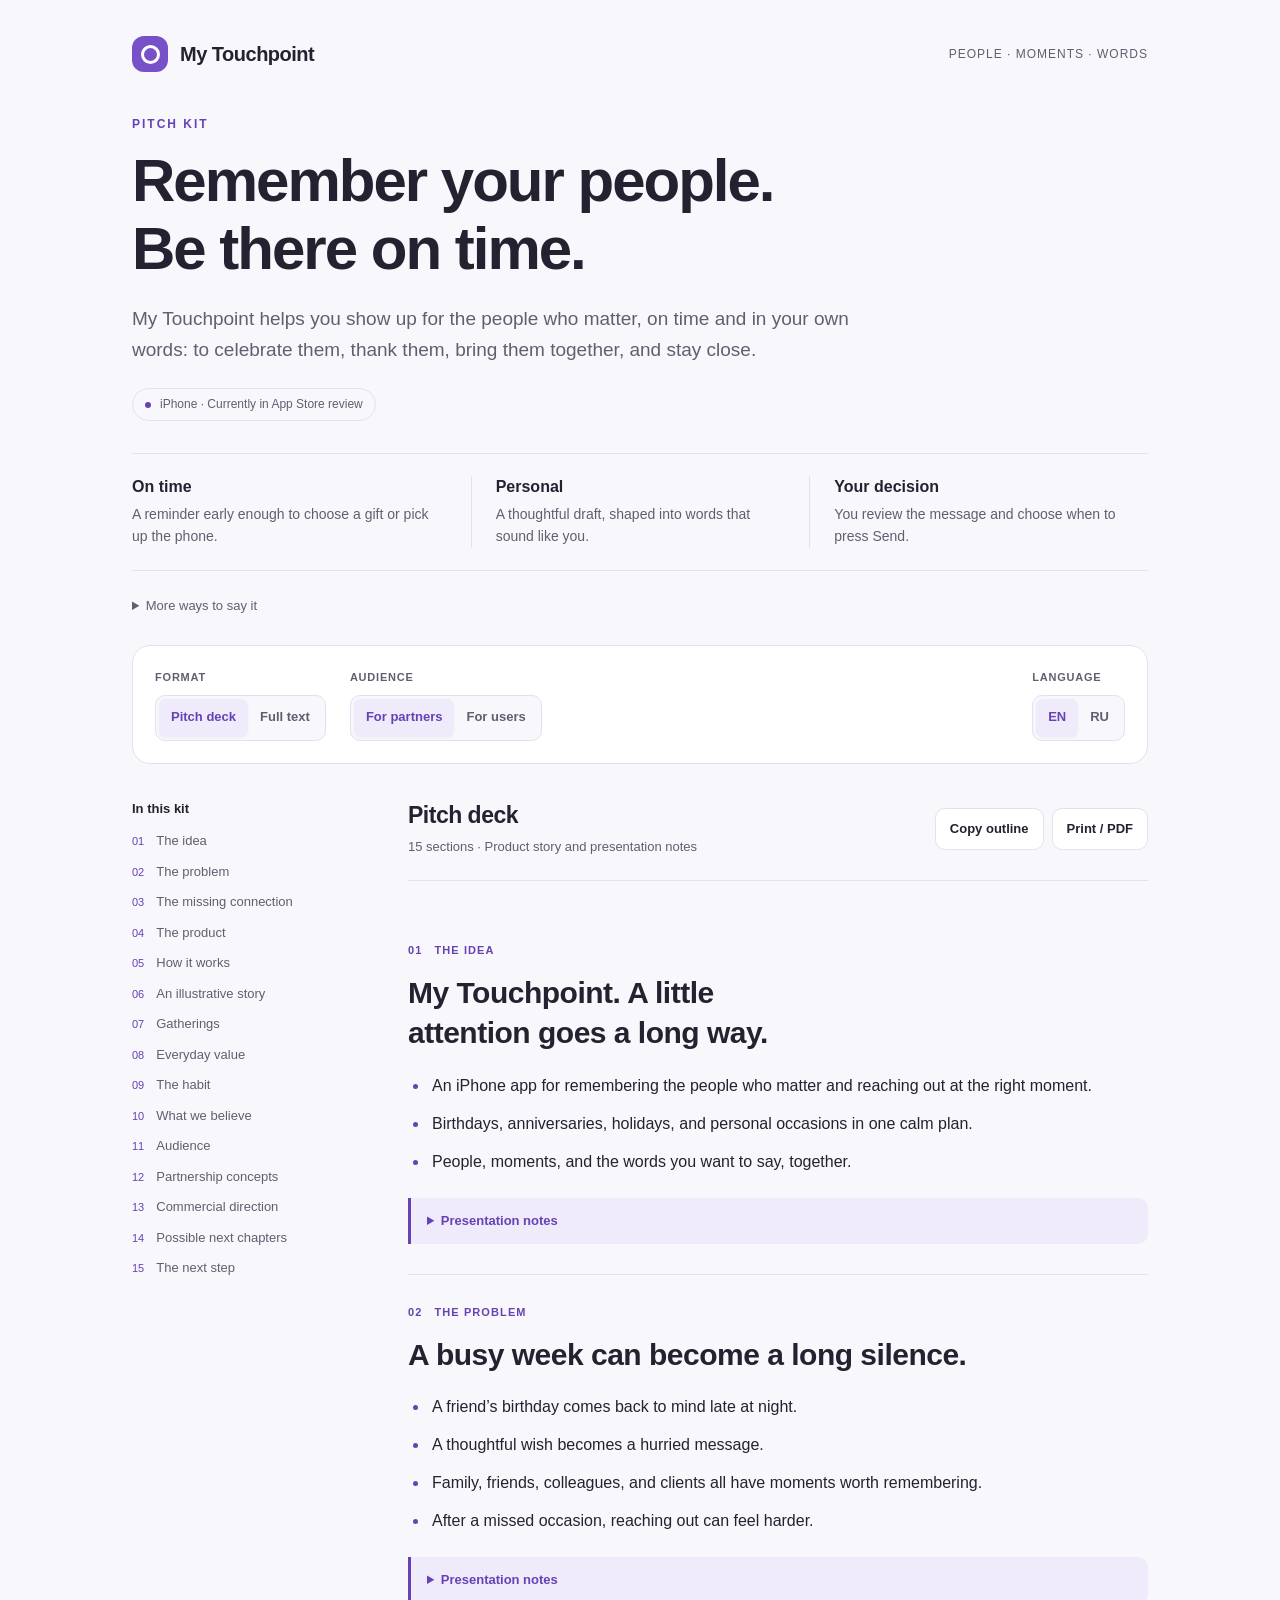
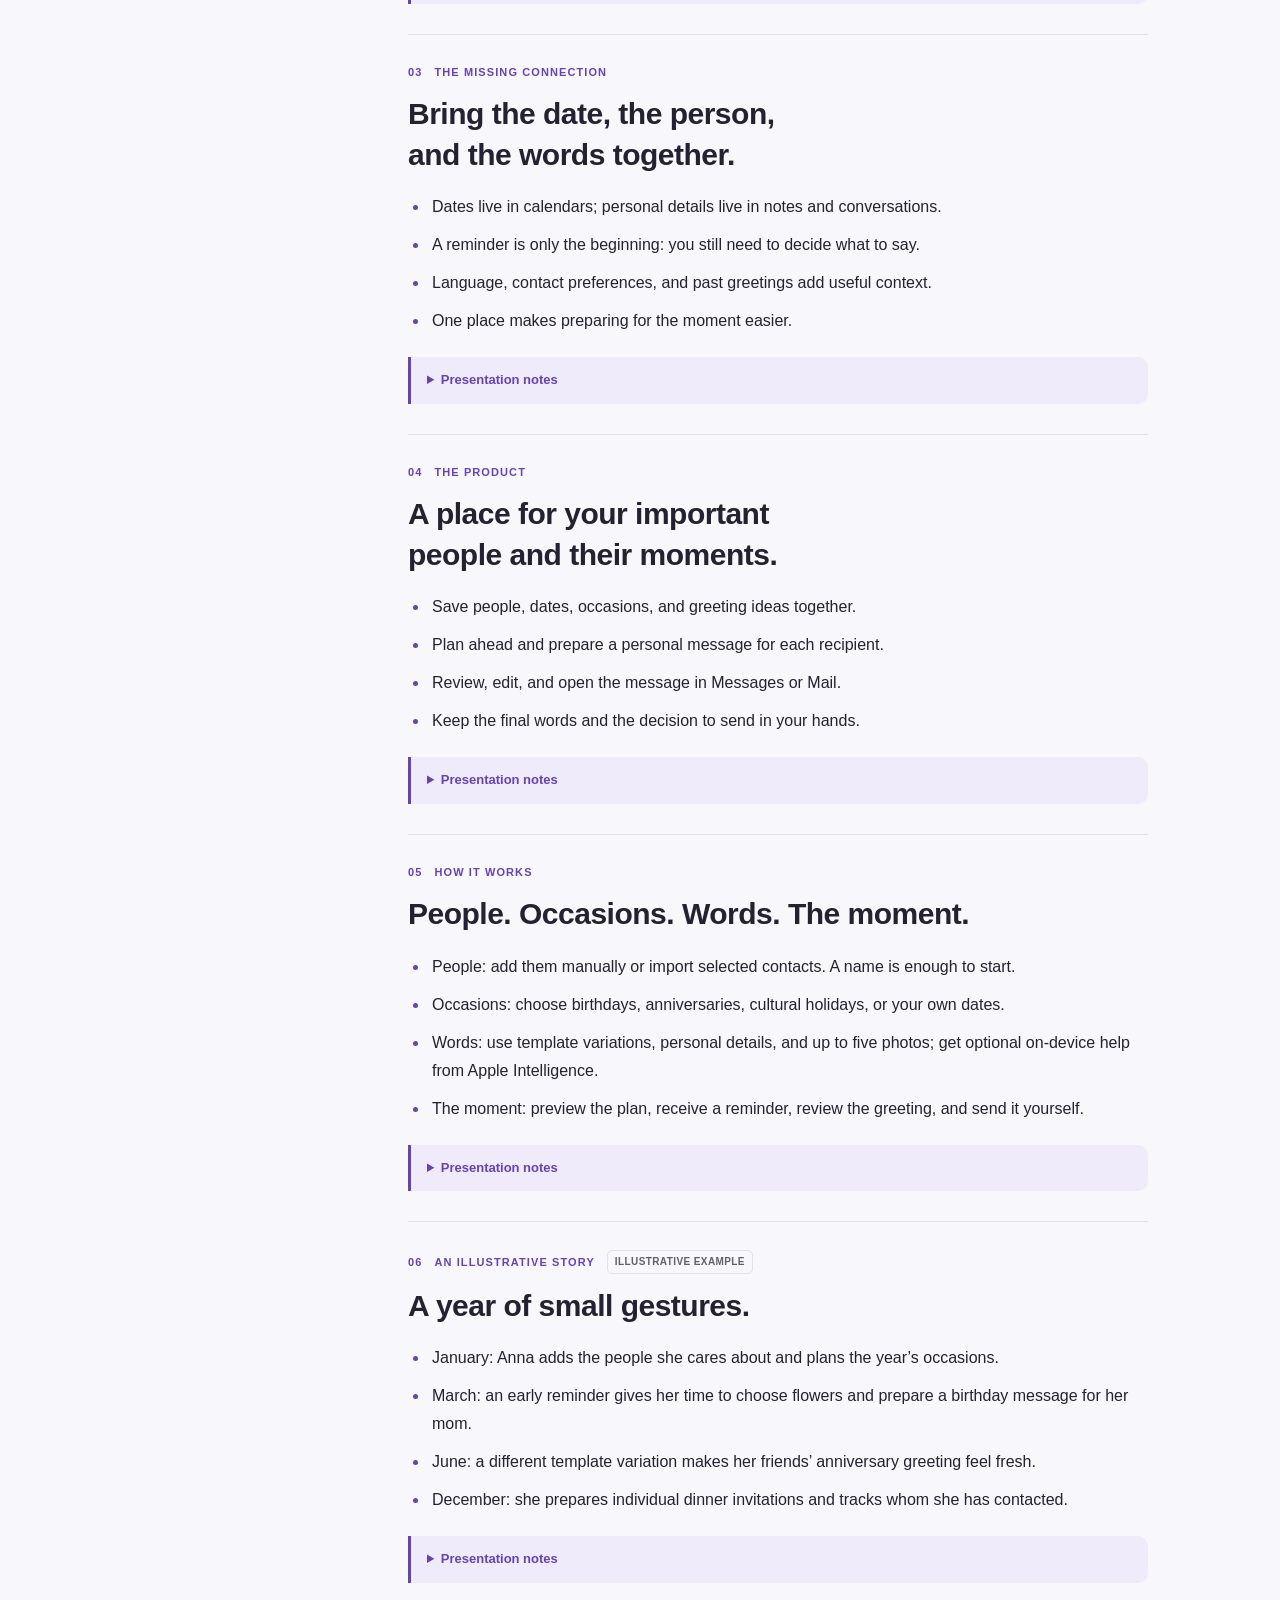
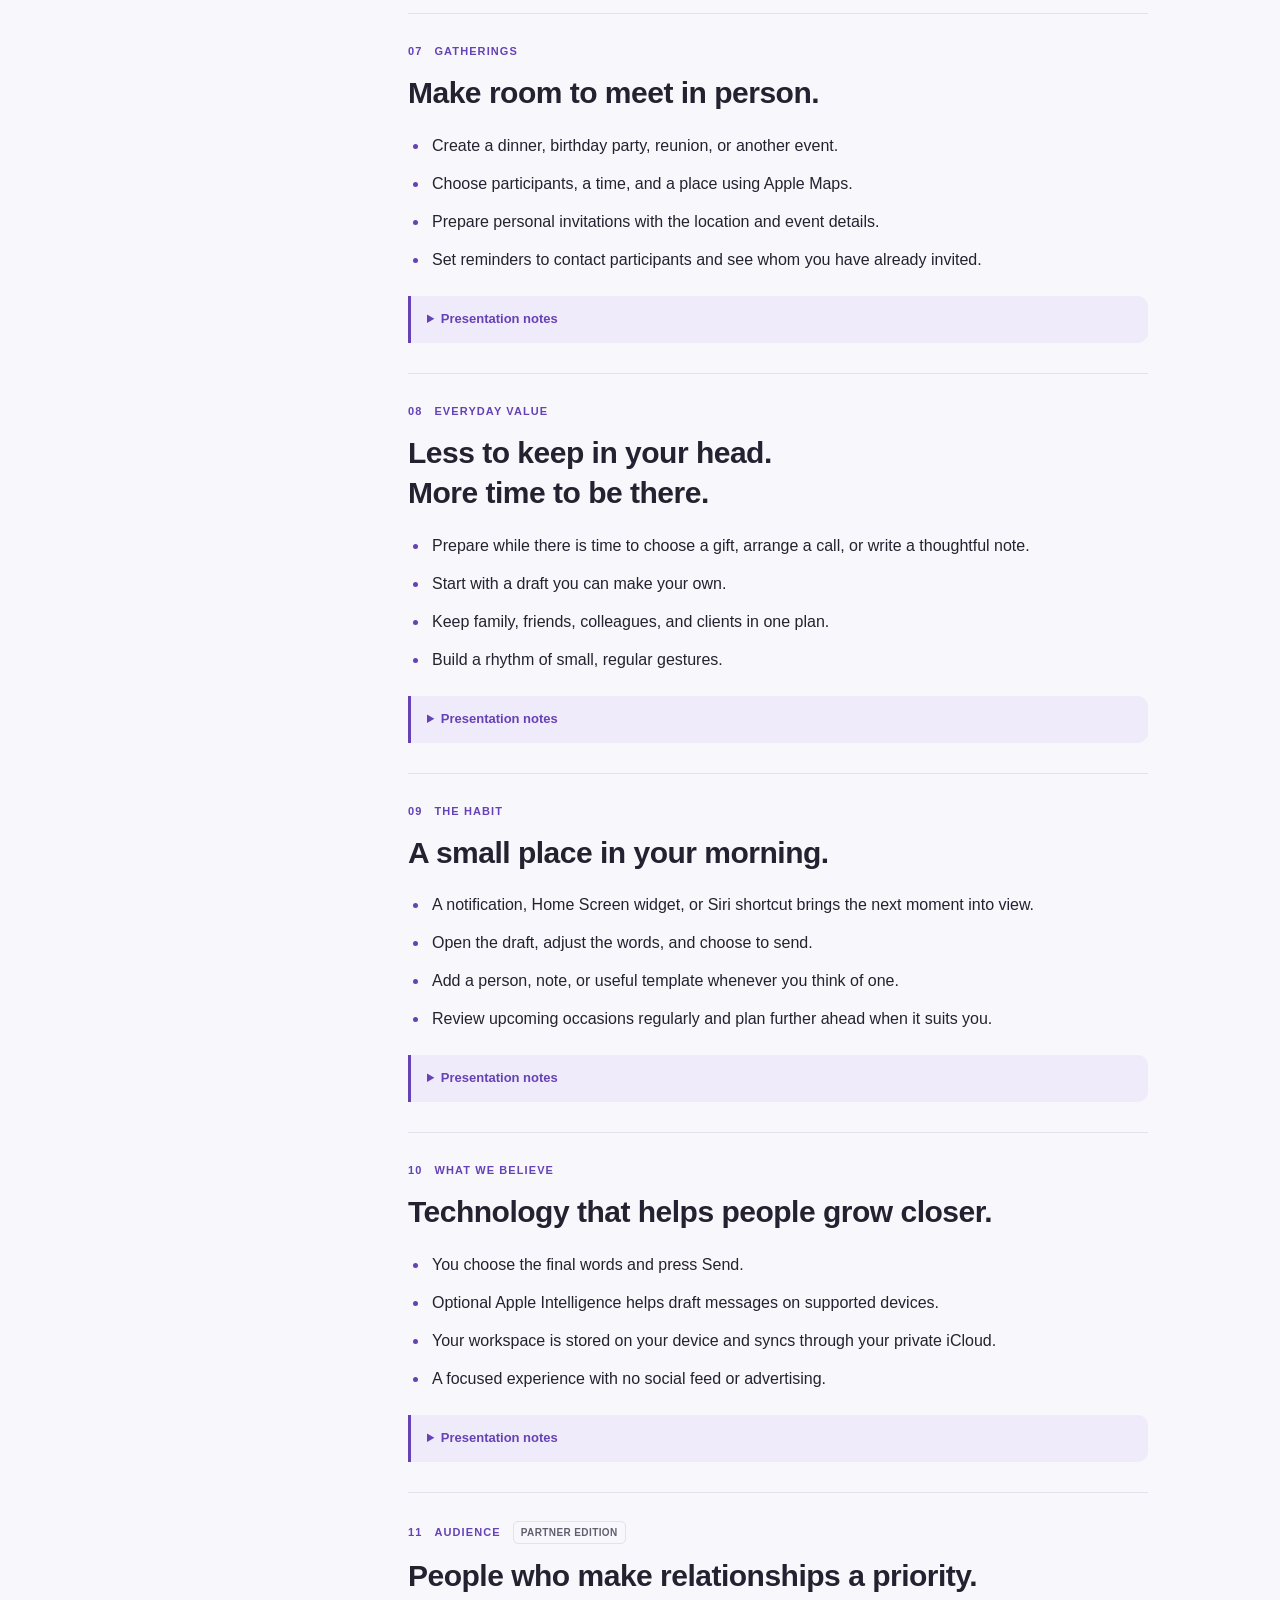
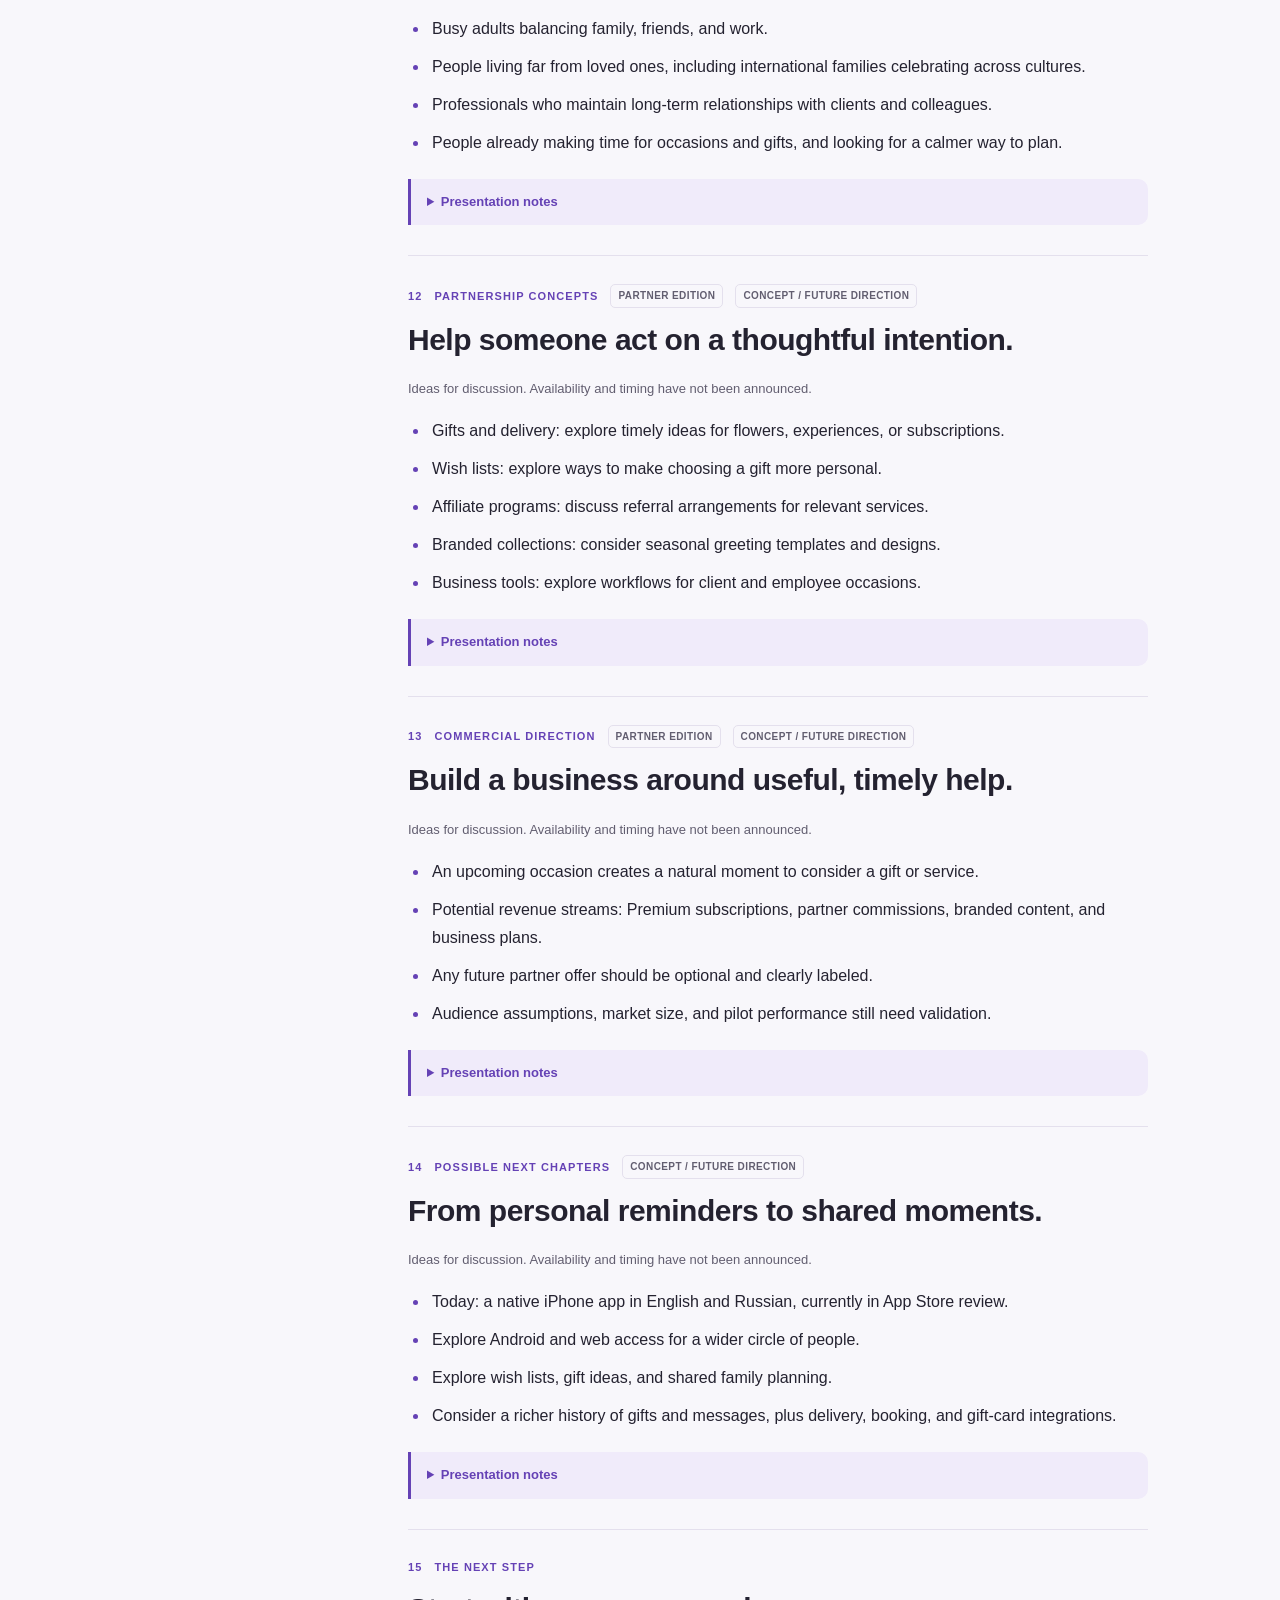
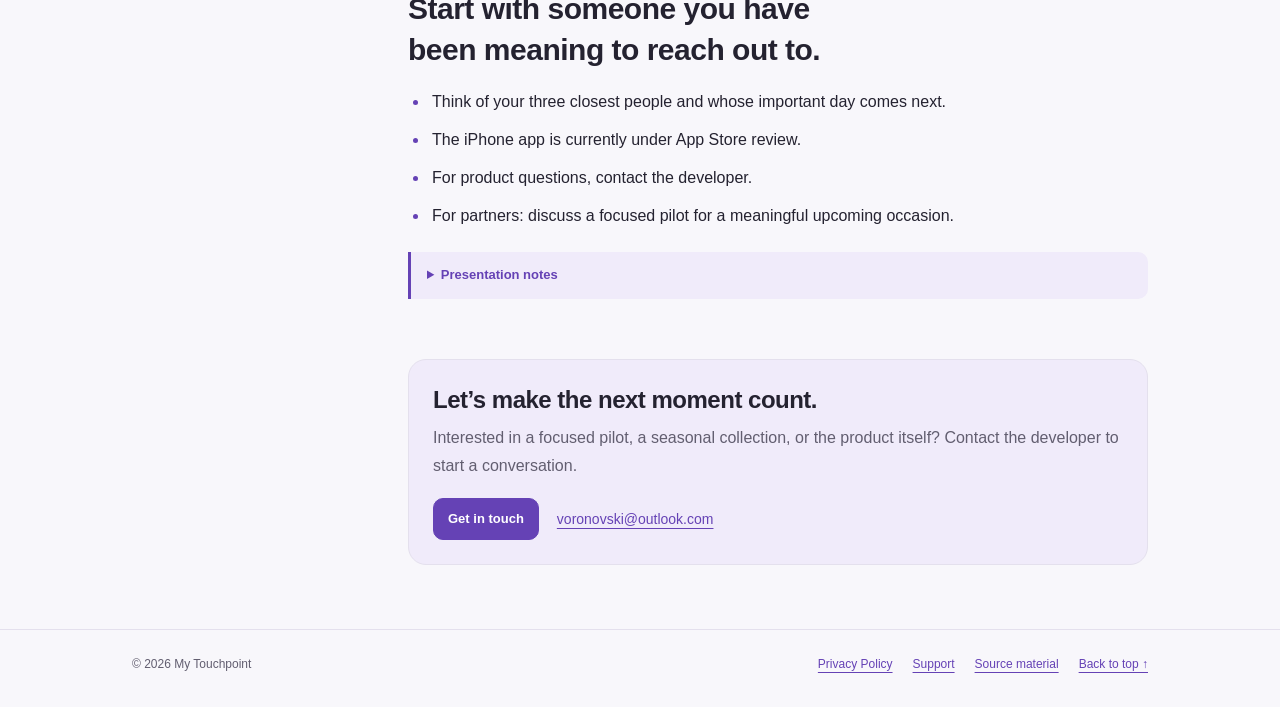
==== pitch-kit/index.html @ 265bc338 "Add pitch kit HTML and JavaScript files for My Touchpoint presentation - Created index.html for the " ====
<!doctype html>
<html lang="en">
<head>
  <meta charset="utf-8">
  <meta name="viewport" content="width=device-width, initial-scale=1">
  <meta name="color-scheme" content="light dark">
  <meta name="referrer" content="no-referrer">
  <meta name="description" content="The My Touchpoint pitch kit: our story, product, people, and ideas for future partnerships. Available in English and Russian.">
  <title>Pitch Kit · My Touchpoint</title>
  <style>
    :root { color-scheme: light dark; --background:#f8f7fb; --surface:#fff; --text:#242230; --muted:#625e70; --accent:#6542b5; --soft:#f0ebfa; --line:#e4e0ed; }
    * { box-sizing:border-box; }
    html { scroll-padding-top:28px; }
    body { margin:0; background:var(--background); color:var(--text); font:16px/1.75 -apple-system,BlinkMacSystemFont,"Segoe UI",sans-serif; -webkit-font-smoothing:antialiased; }
    button,input,textarea { font:inherit; }
    a { color:var(--accent); text-underline-offset:4px; }
    a:hover { text-decoration-thickness:2px; }
    a:focus-visible,button:focus-visible,summary:focus-visible,textarea:focus-visible { outline:3px solid var(--accent); outline-offset:4px; border-radius:4px; }
    button { cursor:pointer; }
    [hidden] { display:none !important; }
    .wrap { max-width:1080px; margin:auto; padding:0 32px; }
    .skip { position:absolute; left:20px; top:-100px; padding:8px 16px; background:var(--surface); z-index:5; }
    .skip:focus { top:12px; }
    .masthead { display:flex; align-items:center; justify-content:space-between; gap:20px; padding-top:36px; }
    .brand { display:flex; align-items:center; gap:12px; font-size:20px; font-weight:700; letter-spacing:-.5px; }
    .mark { display:inline-grid; place-items:center; width:36px; height:36px; border-radius:12px; background:#7651c8; flex-shrink:0; }
    .mark::after { content:""; width:13px; height:13px; border:3px solid white; border-radius:50%; }
    .edition { color:var(--muted); font-size:12px; letter-spacing:1px; text-transform:uppercase; }
    .hero { padding:42px 0 32px; }
    .eyebrow { margin:0 0 12px; color:var(--accent); font-size:12px; font-weight:750; letter-spacing:2px; text-transform:uppercase; }
    h1 { max-width:850px; margin:0 0 20px; font-size:clamp(36px,5.6vw,60px); line-height:1.13; letter-spacing:-2px; text-wrap:balance; }
    .intro { max-width:720px; margin:0; color:var(--muted); font-size:19px; line-height:1.65; }
    .release { display:inline-flex; align-items:center; gap:9px; margin-top:23px; padding:5px 12px; border:1px solid var(--line); border-radius:30px; color:var(--muted); font-size:12px; }
    .release::before { content:""; width:6px; height:6px; background:var(--accent); border-radius:50%; }
    .principles { display:grid; grid-template-columns:repeat(3,minmax(0,1fr)); margin:0 0 24px; padding:22px 0; border-block:1px solid var(--line); }
    .principle { padding:0 24px; border-left:1px solid var(--line); }
    .principle:first-child { padding-left:0; border:0; }
    .principle:last-child { padding-right:0; }
    .principle h2 { margin:0 0 5px; font-size:16px; letter-spacing:0; }
    .principle p { margin:0; color:var(--muted); font-size:14px; line-height:1.6; }
    .taglines { margin:0 0 28px; color:var(--muted); font-size:13px; }
    .taglines summary { cursor:pointer; width:fit-content; }
    .taglines ul { margin:10px 0; padding-left:20px; }
    .controls { display:flex; flex-wrap:wrap; gap:16px 24px; align-items:flex-end; padding:22px; border:1px solid var(--line); background:var(--surface); border-radius:18px; }
    fieldset { margin:0; padding:0; border:0; min-width:0; }
    legend { padding:0; margin:0 0 7px; color:var(--muted); font-size:11px; font-weight:650; letter-spacing:.8px; text-transform:uppercase; }
    .segmented { display:flex; padding:3px; border-radius:10px; background:var(--background); border:1px solid var(--line); }
    .segmented button { min-height:38px; border:0; border-radius:7px; padding:7px 12px; background:transparent; color:var(--muted); font-size:13px; font-weight:550; }
    .segmented button[aria-pressed="true"] { background:var(--soft); color:var(--accent); box-shadow:0 1px 3px #0000000a; }
    .language { margin-left:auto; }
    .layout { display:grid; grid-template-columns:220px minmax(0,1fr); gap:56px; padding-top:36px; padding-bottom:64px; align-items:start; }
    .contents { position:sticky; top:26px; max-height:calc(100vh - 52px); overflow:auto; font-size:13px; scrollbar-width:thin; }
    .contents h2 { margin:0 0 14px; font-size:13px; letter-spacing:0; }
    .contents ol { list-style:none; margin:0; padding:0; }
    .contents li { margin:0 0 11px; }
    .contents a { display:flex; align-items:baseline; gap:12px; color:var(--muted); text-decoration:none; line-height:1.5; }
    .contents a:hover { color:var(--accent); }
    .contents .num { color:var(--accent); font-size:11px; font-variant-numeric:tabular-nums; }
    main { min-width:0; }
    .content-heading { display:flex; flex-wrap:wrap; align-items:center; justify-content:space-between; gap:14px; padding-bottom:22px; border-bottom:1px solid var(--line); }
    .content-heading h2 { font-size:23px; margin:0; }
    .content-heading p { margin:5px 0 0; color:var(--muted); font-size:13px; }
    .actions { display:flex; flex-wrap:wrap; gap:8px; }
    .button { display:inline-flex; justify-content:center; align-items:center; min-height:42px; padding:8px 14px; border:1px solid var(--line); border-radius:10px; background:var(--surface); color:var(--text); font-size:13px; font-weight:600; text-decoration:none; }
    .button:hover { border-color:var(--accent); color:var(--accent); }
    .button.primary { background:var(--accent); border-color:var(--accent); color:var(--surface); }
    .copy-status { min-height:24px; margin:8px 0 0; color:var(--accent); font-size:12px; }
    .section { padding:28px 0 30px; border-bottom:1px solid var(--line); }
    .section:last-child { border-bottom:0; }
    .section-meta { display:flex; flex-wrap:wrap; align-items:center; gap:8px 12px; margin-bottom:12px; color:var(--accent); font-size:11px; font-weight:700; letter-spacing:1.1px; text-transform:uppercase; }
    .section-meta .num { font-variant-numeric:tabular-nums; }
    .badge { padding:2px 7px; border:1px solid var(--line); border-radius:5px; color:var(--muted); font-size:10px; letter-spacing:.4px; }
    h2,h3 { letter-spacing:-.5px; line-height:1.35; }
    .section h3 { margin:0 0 18px; max-width:660px; font-size:clamp(23px,2.7vw,30px); text-wrap:balance; }
    .section ul { margin:0; padding-left:21px; }
    .section li { padding-left:3px; margin:10px 0; }
    .section li::marker { color:var(--accent); }
    .section p { margin:0 0 16px; }
    .section p:last-child { margin-bottom:0; }
    .presenter { margin-top:22px; padding:12px 16px; border-left:3px solid var(--accent); background:var(--soft); border-radius:0 10px 10px 0; font-size:13px; color:var(--muted); }
    .presenter summary { cursor:pointer; color:var(--accent); font-weight:600; }
    .presenter dl { margin:14px 0 0; }
    .presenter dt { margin-top:12px; color:var(--text); font-weight:650; }
    .presenter dd { margin:3px 0 0; }
    .concept-note { margin:0 0 16px; color:var(--muted); font-size:13px; }
    .contact { margin-top:30px; padding:24px; background:var(--soft); border:1px solid var(--line); border-radius:18px; }
    .contact h2 { margin:0 0 8px; font-size:24px; }
    .contact p { margin:0 0 18px; color:var(--muted); }
    .contact-links { display:flex; align-items:center; flex-wrap:wrap; gap:12px 18px; }
    .email { overflow-wrap:anywhere; font-size:14px; }
    .copy-fallback { padding:16px; margin-top:14px; background:var(--soft); border-radius:12px; }
    .copy-fallback textarea { width:100%; min-height:180px; padding:12px; background:var(--surface); color:var(--text); border:1px solid var(--line); border-radius:8px; font-size:13px; }
    .copy-fallback p { margin:0 0 10px; font-size:13px; }
    footer { border-top:1px solid var(--line); padding:24px 0 32px; color:var(--muted); font-size:12px; }
    .footer-row,.footer-links { display:flex; flex-wrap:wrap; gap:14px 20px; }
    .footer-row { justify-content:space-between; }
    noscript p { padding:20px; border:1px solid var(--line); border-radius:12px; }
    @media(max-width:800px) {
      .wrap { padding:0 22px; }
      .masthead { padding-top:26px; }
      .hero { padding-top:32px; }
      .edition { display:none; }
      .layout { display:block; padding-top:26px; padding-bottom:40px; }
      .contents { position:static; max-height:none; margin-bottom:28px; padding-bottom:18px; border-bottom:1px solid var(--line); }
      .contents ol { display:flex; flex-wrap:wrap; gap:8px 18px; }
      .contents li { margin:0; }
      .contents a { gap:5px; font-size:12px; }
      .controls { gap:16px; padding:18px; }
      .language { margin-left:0; }
    }
    @media(max-width:520px) {
      .principles { grid-template-columns:1fr; padding:6px 0; }
      .principle,.principle:first-child,.principle:last-child { padding:16px 0; border:0; border-bottom:1px solid var(--line); }
      .principle:last-child { border-bottom:0; }
      h1 { letter-spacing:-1.3px; }
      .intro { font-size:17px; }
      .controls { display:grid; grid-template-columns:minmax(0,1fr); }
      .segmented button { flex:1; min-height:42px; }
      .language .segmented { max-width:160px; }
      .section { padding:24px 0; }
      .contact { padding:20px; }
    }
    @media(prefers-color-scheme:dark) { :root { --background:#17151e; --surface:#211e2b; --text:#f0edf7; --muted:#b9b2c8; --accent:#c1a5ff; --soft:#2b233c; --line:#393143; } .button.primary { color:#211e2b; } }
    @media print {
      :root { --background:#fff; --surface:#fff; --text:#000; --muted:#444; --accent:#4f347f; --soft:#fff; --line:#ccc; }
      body { font-size:11pt; }
      .wrap { max-width:none; padding:0; }
      .masthead { padding-top:0; }
      .hero { padding-top:24px; }
      h1 { font-size:32pt; }
      .skip,.controls,.contents,.actions,.copy-status,.copy-fallback,.taglines,.source-link { display:none !important; }
      .layout { display:block; padding-top:20px; }
      .section,.contact { break-inside:avoid; }
      .section h3 { font-size:20pt; }
      .contact .button { display:none; }
      .presenter { display:none; }
      a { color:inherit; }
    }
  </style>
  <script src="content.js" defer></script>
  <script src="pitch-kit.js" defer></script>
</head>
<body id="top">
  <a class="skip" href="#kit" data-i18n="skip">Skip to pitch kit</a>
  <header class="wrap">
    <div class="masthead">
      <div class="brand"><span class="mark" aria-hidden="true"></span>My Touchpoint</div>
      <span class="edition" data-i18n="edition">People · Moments · Words</span>
    </div>
    <div class="hero">
      <p class="eyebrow">Pitch Kit</p>
      <h1 id="hero-title">Remember your people. Be there on time.</h1>
      <p class="intro" id="hero-intro">My Touchpoint helps you show up for the people who matter, on time and in your own words: to celebrate them, thank them, bring them together, and stay close.</p>
      <span class="release" data-i18n="release">iPhone · Currently in App Store review</span>
    </div>
    <div class="principles" id="principles"></div>
    <details class="taglines"><summary data-i18n="taglines">More ways to say it</summary><ul id="tagline-list"></ul></details>
    <div class="controls" aria-label="Pitch kit options">
      <fieldset>
        <legend data-i18n="format">Format</legend>
        <div class="segmented">
          <button type="button" data-mode="deck" aria-pressed="true" data-i18n="deck">Pitch deck</button>
          <button type="button" data-mode="text" aria-pressed="false" data-i18n="text">Full text</button>
        </div>
      </fieldset>
      <fieldset>
        <legend data-i18n="audience">Audience</legend>
        <div class="segmented">
          <button type="button" data-audience="partners" aria-pressed="true" data-i18n="partners">For partners</button>
          <button type="button" data-audience="users" aria-pressed="false" data-i18n="users">For users</button>
        </div>
      </fieldset>
      <fieldset class="language">
        <legend data-i18n="language">Language</legend>
        <div class="segmented">
          <button type="button" data-lang="en" lang="en" aria-label="English" aria-pressed="true">EN</button>
          <button type="button" data-lang="ru" lang="ru" aria-label="Русский" aria-pressed="false">RU</button>
        </div>
      </fieldset>
    </div>
  </header>
  <div class="wrap layout">
    <nav class="contents" aria-labelledby="contents-title">
      <h2 id="contents-title" data-i18n="contents">In this kit</h2>
      <ol id="contents-list"></ol>
    </nav>
    <main id="kit">
      <div class="content-heading">
        <div><h2 id="view-title">Pitch deck</h2><p id="view-caption"></p></div>
        <div class="actions">
          <button type="button" class="button" id="copy" data-i18n="copyDeck">Copy outline</button>
          <button type="button" class="button" id="print" data-i18n="print">Print / PDF</button>
        </div>
      </div>
      <p class="copy-status" id="copy-status" role="status" aria-live="polite" aria-atomic="true"></p>
      <div class="copy-fallback" id="copy-fallback" hidden>
        <p data-i18n="copyHelp">Copy the selected text with your device’s copy command.</p>
        <textarea id="copy-text" readonly aria-label="Pitch text to copy"></textarea>
      </div>
      <div id="sections"></div>
      <section class="contact" aria-labelledby="contact-title">
        <h2 id="contact-title" data-i18n="contactTitle">Let’s make the next moment count.</h2>
        <p id="contact-copy"></p>
        <div class="contact-links">
          <a class="button primary" id="contact-button" href="mailto:voronovski@outlook.com?subject=My%20Touchpoint%20Partnership" data-i18n="contactButton">Get in touch</a>
          <a class="email" href="mailto:voronovski@outlook.com">voronovski@outlook.com</a>
        </div>
      </section>
      <noscript><p>This kit uses JavaScript to switch language, audience, and format. Please enable JavaScript to read it. You can also <a href="../support/">contact the developer</a>.</p></noscript>
    </main>
  </div>
  <footer>
    <div class="wrap footer-row">
      <span>© 2026 My Touchpoint</span>
      <div class="footer-links">
        <a href="../privacy/" data-i18n="privacy">Privacy Policy</a>
        <a href="../support/" data-i18n="support">Support</a>
        <a class="source-link" href="https://claude.ai/artifact/YHUFAPVqRrQTes1m1aafdy" data-i18n="source">Source material</a>
        <a href="#top" data-i18n="top">Back to top ↑</a>
      </div>
    </div>
  </footer>
</body>
</html>
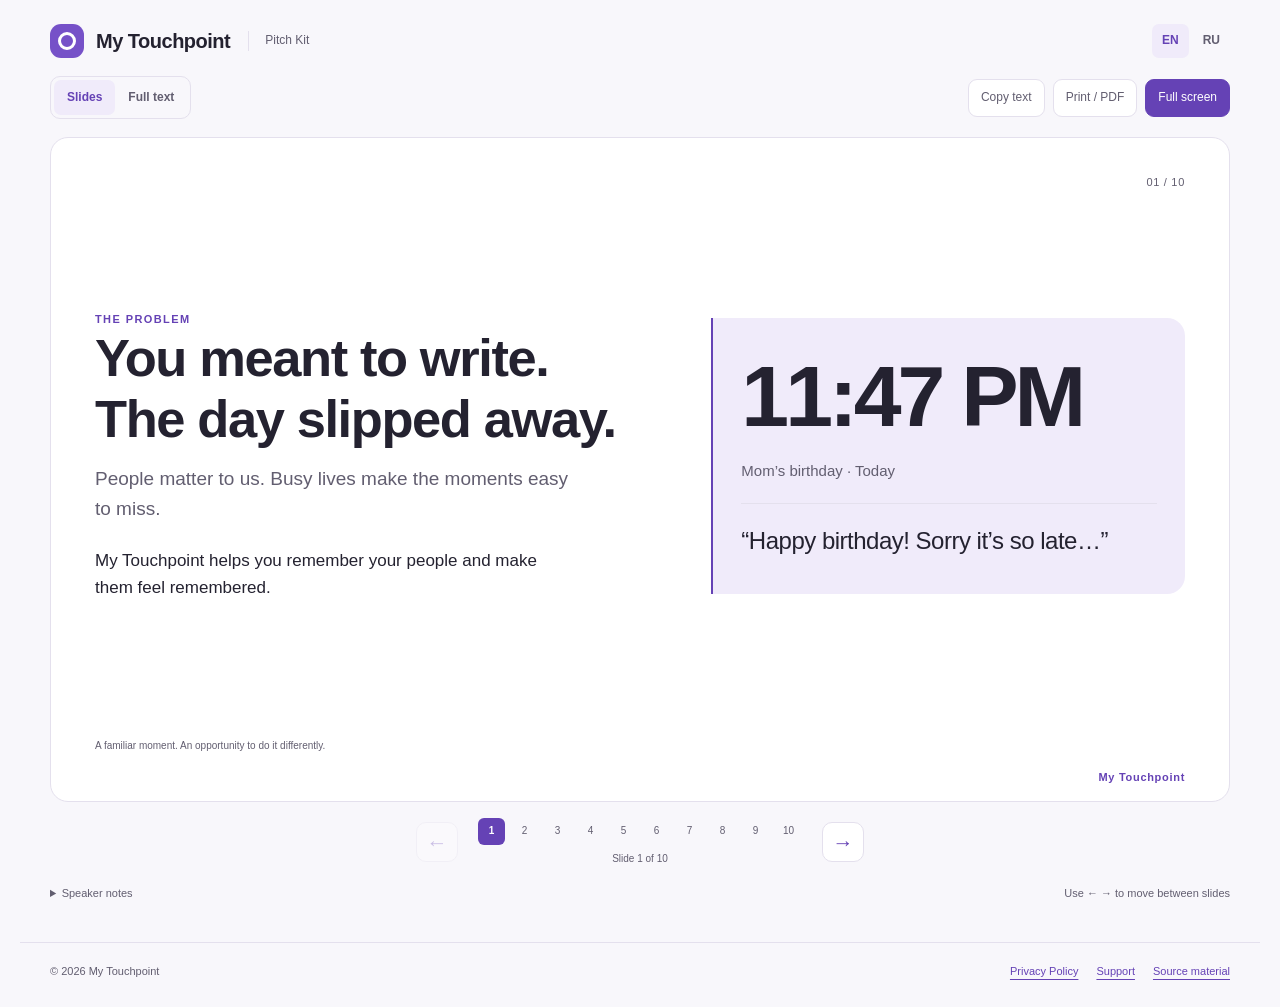
==== commit d1489f4f: "Update contact email addresses in privacy policy and support pages; add new CSS file for pitch kit s" ====
--- a/pitch-kit/index.html
+++ b/pitch-kit/index.html
@@ -5,220 +5,62 @@
   <meta name="viewport" content="width=device-width, initial-scale=1">
   <meta name="color-scheme" content="light dark">
   <meta name="referrer" content="no-referrer">
-  <meta name="description" content="The My Touchpoint pitch kit: our story, product, people, and ideas for future partnerships. Available in English and Russian.">
+  <meta name="description" content="My Touchpoint in ten slides: why a calendar is only the beginning, how the app helps people connect, and opportunities for partners. English and Russian.">
   <title>Pitch Kit · My Touchpoint</title>
-  <style>
-    :root { color-scheme: light dark; --background:#f8f7fb; --surface:#fff; --text:#242230; --muted:#625e70; --accent:#6542b5; --soft:#f0ebfa; --line:#e4e0ed; }
-    * { box-sizing:border-box; }
-    html { scroll-padding-top:28px; }
-    body { margin:0; background:var(--background); color:var(--text); font:16px/1.75 -apple-system,BlinkMacSystemFont,"Segoe UI",sans-serif; -webkit-font-smoothing:antialiased; }
-    button,input,textarea { font:inherit; }
-    a { color:var(--accent); text-underline-offset:4px; }
-    a:hover { text-decoration-thickness:2px; }
-    a:focus-visible,button:focus-visible,summary:focus-visible,textarea:focus-visible { outline:3px solid var(--accent); outline-offset:4px; border-radius:4px; }
-    button { cursor:pointer; }
-    [hidden] { display:none !important; }
-    .wrap { max-width:1080px; margin:auto; padding:0 32px; }
-    .skip { position:absolute; left:20px; top:-100px; padding:8px 16px; background:var(--surface); z-index:5; }
-    .skip:focus { top:12px; }
-    .masthead { display:flex; align-items:center; justify-content:space-between; gap:20px; padding-top:36px; }
-    .brand { display:flex; align-items:center; gap:12px; font-size:20px; font-weight:700; letter-spacing:-.5px; }
-    .mark { display:inline-grid; place-items:center; width:36px; height:36px; border-radius:12px; background:#7651c8; flex-shrink:0; }
-    .mark::after { content:""; width:13px; height:13px; border:3px solid white; border-radius:50%; }
-    .edition { color:var(--muted); font-size:12px; letter-spacing:1px; text-transform:uppercase; }
-    .hero { padding:42px 0 32px; }
-    .eyebrow { margin:0 0 12px; color:var(--accent); font-size:12px; font-weight:750; letter-spacing:2px; text-transform:uppercase; }
-    h1 { max-width:850px; margin:0 0 20px; font-size:clamp(36px,5.6vw,60px); line-height:1.13; letter-spacing:-2px; text-wrap:balance; }
-    .intro { max-width:720px; margin:0; color:var(--muted); font-size:19px; line-height:1.65; }
-    .release { display:inline-flex; align-items:center; gap:9px; margin-top:23px; padding:5px 12px; border:1px solid var(--line); border-radius:30px; color:var(--muted); font-size:12px; }
-    .release::before { content:""; width:6px; height:6px; background:var(--accent); border-radius:50%; }
-    .principles { display:grid; grid-template-columns:repeat(3,minmax(0,1fr)); margin:0 0 24px; padding:22px 0; border-block:1px solid var(--line); }
-    .principle { padding:0 24px; border-left:1px solid var(--line); }
-    .principle:first-child { padding-left:0; border:0; }
-    .principle:last-child { padding-right:0; }
-    .principle h2 { margin:0 0 5px; font-size:16px; letter-spacing:0; }
-    .principle p { margin:0; color:var(--muted); font-size:14px; line-height:1.6; }
-    .taglines { margin:0 0 28px; color:var(--muted); font-size:13px; }
-    .taglines summary { cursor:pointer; width:fit-content; }
-    .taglines ul { margin:10px 0; padding-left:20px; }
-    .controls { display:flex; flex-wrap:wrap; gap:16px 24px; align-items:flex-end; padding:22px; border:1px solid var(--line); background:var(--surface); border-radius:18px; }
-    fieldset { margin:0; padding:0; border:0; min-width:0; }
-    legend { padding:0; margin:0 0 7px; color:var(--muted); font-size:11px; font-weight:650; letter-spacing:.8px; text-transform:uppercase; }
-    .segmented { display:flex; padding:3px; border-radius:10px; background:var(--background); border:1px solid var(--line); }
-    .segmented button { min-height:38px; border:0; border-radius:7px; padding:7px 12px; background:transparent; color:var(--muted); font-size:13px; font-weight:550; }
-    .segmented button[aria-pressed="true"] { background:var(--soft); color:var(--accent); box-shadow:0 1px 3px #0000000a; }
-    .language { margin-left:auto; }
-    .layout { display:grid; grid-template-columns:220px minmax(0,1fr); gap:56px; padding-top:36px; padding-bottom:64px; align-items:start; }
-    .contents { position:sticky; top:26px; max-height:calc(100vh - 52px); overflow:auto; font-size:13px; scrollbar-width:thin; }
-    .contents h2 { margin:0 0 14px; font-size:13px; letter-spacing:0; }
-    .contents ol { list-style:none; margin:0; padding:0; }
-    .contents li { margin:0 0 11px; }
-    .contents a { display:flex; align-items:baseline; gap:12px; color:var(--muted); text-decoration:none; line-height:1.5; }
-    .contents a:hover { color:var(--accent); }
-    .contents .num { color:var(--accent); font-size:11px; font-variant-numeric:tabular-nums; }
-    main { min-width:0; }
-    .content-heading { display:flex; flex-wrap:wrap; align-items:center; justify-content:space-between; gap:14px; padding-bottom:22px; border-bottom:1px solid var(--line); }
-    .content-heading h2 { font-size:23px; margin:0; }
-    .content-heading p { margin:5px 0 0; color:var(--muted); font-size:13px; }
-    .actions { display:flex; flex-wrap:wrap; gap:8px; }
-    .button { display:inline-flex; justify-content:center; align-items:center; min-height:42px; padding:8px 14px; border:1px solid var(--line); border-radius:10px; background:var(--surface); color:var(--text); font-size:13px; font-weight:600; text-decoration:none; }
-    .button:hover { border-color:var(--accent); color:var(--accent); }
-    .button.primary { background:var(--accent); border-color:var(--accent); color:var(--surface); }
-    .copy-status { min-height:24px; margin:8px 0 0; color:var(--accent); font-size:12px; }
-    .section { padding:28px 0 30px; border-bottom:1px solid var(--line); }
-    .section:last-child { border-bottom:0; }
-    .section-meta { display:flex; flex-wrap:wrap; align-items:center; gap:8px 12px; margin-bottom:12px; color:var(--accent); font-size:11px; font-weight:700; letter-spacing:1.1px; text-transform:uppercase; }
-    .section-meta .num { font-variant-numeric:tabular-nums; }
-    .badge { padding:2px 7px; border:1px solid var(--line); border-radius:5px; color:var(--muted); font-size:10px; letter-spacing:.4px; }
-    h2,h3 { letter-spacing:-.5px; line-height:1.35; }
-    .section h3 { margin:0 0 18px; max-width:660px; font-size:clamp(23px,2.7vw,30px); text-wrap:balance; }
-    .section ul { margin:0; padding-left:21px; }
-    .section li { padding-left:3px; margin:10px 0; }
-    .section li::marker { color:var(--accent); }
-    .section p { margin:0 0 16px; }
-    .section p:last-child { margin-bottom:0; }
-    .presenter { margin-top:22px; padding:12px 16px; border-left:3px solid var(--accent); background:var(--soft); border-radius:0 10px 10px 0; font-size:13px; color:var(--muted); }
-    .presenter summary { cursor:pointer; color:var(--accent); font-weight:600; }
-    .presenter dl { margin:14px 0 0; }
-    .presenter dt { margin-top:12px; color:var(--text); font-weight:650; }
-    .presenter dd { margin:3px 0 0; }
-    .concept-note { margin:0 0 16px; color:var(--muted); font-size:13px; }
-    .contact { margin-top:30px; padding:24px; background:var(--soft); border:1px solid var(--line); border-radius:18px; }
-    .contact h2 { margin:0 0 8px; font-size:24px; }
-    .contact p { margin:0 0 18px; color:var(--muted); }
-    .contact-links { display:flex; align-items:center; flex-wrap:wrap; gap:12px 18px; }
-    .email { overflow-wrap:anywhere; font-size:14px; }
-    .copy-fallback { padding:16px; margin-top:14px; background:var(--soft); border-radius:12px; }
-    .copy-fallback textarea { width:100%; min-height:180px; padding:12px; background:var(--surface); color:var(--text); border:1px solid var(--line); border-radius:8px; font-size:13px; }
-    .copy-fallback p { margin:0 0 10px; font-size:13px; }
-    footer { border-top:1px solid var(--line); padding:24px 0 32px; color:var(--muted); font-size:12px; }
-    .footer-row,.footer-links { display:flex; flex-wrap:wrap; gap:14px 20px; }
-    .footer-row { justify-content:space-between; }
-    noscript p { padding:20px; border:1px solid var(--line); border-radius:12px; }
-    @media(max-width:800px) {
-      .wrap { padding:0 22px; }
-      .masthead { padding-top:26px; }
-      .hero { padding-top:32px; }
-      .edition { display:none; }
-      .layout { display:block; padding-top:26px; padding-bottom:40px; }
-      .contents { position:static; max-height:none; margin-bottom:28px; padding-bottom:18px; border-bottom:1px solid var(--line); }
-      .contents ol { display:flex; flex-wrap:wrap; gap:8px 18px; }
-      .contents li { margin:0; }
-      .contents a { gap:5px; font-size:12px; }
-      .controls { gap:16px; padding:18px; }
-      .language { margin-left:0; }
-    }
-    @media(max-width:520px) {
-      .principles { grid-template-columns:1fr; padding:6px 0; }
-      .principle,.principle:first-child,.principle:last-child { padding:16px 0; border:0; border-bottom:1px solid var(--line); }
-      .principle:last-child { border-bottom:0; }
-      h1 { letter-spacing:-1.3px; }
-      .intro { font-size:17px; }
-      .controls { display:grid; grid-template-columns:minmax(0,1fr); }
-      .segmented button { flex:1; min-height:42px; }
-      .language .segmented { max-width:160px; }
-      .section { padding:24px 0; }
-      .contact { padding:20px; }
-    }
-    @media(prefers-color-scheme:dark) { :root { --background:#17151e; --surface:#211e2b; --text:#f0edf7; --muted:#b9b2c8; --accent:#c1a5ff; --soft:#2b233c; --line:#393143; } .button.primary { color:#211e2b; } }
-    @media print {
-      :root { --background:#fff; --surface:#fff; --text:#000; --muted:#444; --accent:#4f347f; --soft:#fff; --line:#ccc; }
-      body { font-size:11pt; }
-      .wrap { max-width:none; padding:0; }
-      .masthead { padding-top:0; }
-      .hero { padding-top:24px; }
-      h1 { font-size:32pt; }
-      .skip,.controls,.contents,.actions,.copy-status,.copy-fallback,.taglines,.source-link { display:none !important; }
-      .layout { display:block; padding-top:20px; }
-      .section,.contact { break-inside:avoid; }
-      .section h3 { font-size:20pt; }
-      .contact .button { display:none; }
-      .presenter { display:none; }
-      a { color:inherit; }
-    }
-  </style>
+  <link rel="stylesheet" href="slides.css">
   <script src="content.js" defer></script>
   <script src="pitch-kit.js" defer></script>
 </head>
-<body id="top">
-  <a class="skip" href="#kit" data-i18n="skip">Skip to pitch kit</a>
-  <header class="wrap">
+<body>
+  <a class="skip" href="#presentation" data-i18n="skip">Skip to presentation</a>
+  <header class="site-header wrap">
     <div class="masthead">
-      <div class="brand"><span class="mark" aria-hidden="true"></span>My Touchpoint</div>
-      <span class="edition" data-i18n="edition">People · Moments · Words</span>
+      <div class="brand"><span class="mark" aria-hidden="true"></span>My Touchpoint <span class="kit-label">Pitch Kit</span></div>
+      <div class="languages" role="group" aria-label="Language">
+        <button type="button" data-lang="en" lang="en" aria-pressed="true">EN</button>
+        <button type="button" data-lang="ru" lang="ru" aria-pressed="false">RU</button>
+      </div>
     </div>
-    <div class="hero">
-      <p class="eyebrow">Pitch Kit</p>
-      <h1 id="hero-title">Remember your people. Be there on time.</h1>
-      <p class="intro" id="hero-intro">My Touchpoint helps you show up for the people who matter, on time and in your own words: to celebrate them, thank them, bring them together, and stay close.</p>
-      <span class="release" data-i18n="release">iPhone · Currently in App Store review</span>
-    </div>
-    <div class="principles" id="principles"></div>
-    <details class="taglines"><summary data-i18n="taglines">More ways to say it</summary><ul id="tagline-list"></ul></details>
-    <div class="controls" aria-label="Pitch kit options">
-      <fieldset>
-        <legend data-i18n="format">Format</legend>
-        <div class="segmented">
-          <button type="button" data-mode="deck" aria-pressed="true" data-i18n="deck">Pitch deck</button>
-          <button type="button" data-mode="text" aria-pressed="false" data-i18n="text">Full text</button>
-        </div>
-      </fieldset>
-      <fieldset>
-        <legend data-i18n="audience">Audience</legend>
-        <div class="segmented">
-          <button type="button" data-audience="partners" aria-pressed="true" data-i18n="partners">For partners</button>
-          <button type="button" data-audience="users" aria-pressed="false" data-i18n="users">For users</button>
-        </div>
-      </fieldset>
-      <fieldset class="language">
-        <legend data-i18n="language">Language</legend>
-        <div class="segmented">
-          <button type="button" data-lang="en" lang="en" aria-label="English" aria-pressed="true">EN</button>
-          <button type="button" data-lang="ru" lang="ru" aria-label="Русский" aria-pressed="false">RU</button>
-        </div>
-      </fieldset>
+    <div class="options">
+      <fieldset><legend class="sr-only" data-i18n="format">Format</legend><div class="segmented">
+        <button type="button" data-mode="deck" aria-pressed="true" data-i18n="deck">Slides</button>
+        <button type="button" data-mode="text" aria-pressed="false" data-i18n="text">Full text</button>
+      </div></fieldset>
+      <div class="tools">
+        <button class="tool" type="button" id="copy" data-i18n="copy">Copy text</button>
+        <button class="tool" type="button" id="print" data-i18n="print">Print / PDF</button>
+        <button class="tool present" type="button" id="fullscreen" data-i18n="fullscreen">Full screen</button>
+      </div>
     </div>
   </header>
-  <div class="wrap layout">
-    <nav class="contents" aria-labelledby="contents-title">
-      <h2 id="contents-title" data-i18n="contents">In this kit</h2>
-      <ol id="contents-list"></ol>
-    </nav>
-    <main id="kit">
-      <div class="content-heading">
-        <div><h2 id="view-title">Pitch deck</h2><p id="view-caption"></p></div>
-        <div class="actions">
-          <button type="button" class="button" id="copy" data-i18n="copyDeck">Copy outline</button>
-          <button type="button" class="button" id="print" data-i18n="print">Print / PDF</button>
+  <main class="wrap">
+    <div id="presentation" class="presentation" tabindex="-1" aria-label="My Touchpoint presentation">
+      <div id="slide-stage" class="slide-stage"></div>
+      <div class="deck-toolbar">
+        <button type="button" id="previous" class="arrow" aria-label="Previous slide">←</button>
+        <div class="deck-progress">
+          <div id="slide-dots" class="slide-dots" role="group" aria-label="Choose a slide"></div>
+          <span id="slide-status" class="slide-status" role="status" aria-live="polite" aria-atomic="true">Slide 1 of 10</span>
         </div>
-      </div>
-      <p class="copy-status" id="copy-status" role="status" aria-live="polite" aria-atomic="true"></p>
-      <div class="copy-fallback" id="copy-fallback" hidden>
-        <p data-i18n="copyHelp">Copy the selected text with your device’s copy command.</p>
-        <textarea id="copy-text" readonly aria-label="Pitch text to copy"></textarea>
-      </div>
-      <div id="sections"></div>
-      <section class="contact" aria-labelledby="contact-title">
-        <h2 id="contact-title" data-i18n="contactTitle">Let’s make the next moment count.</h2>
-        <p id="contact-copy"></p>
-        <div class="contact-links">
-          <a class="button primary" id="contact-button" href="mailto:voronovski@outlook.com?subject=My%20Touchpoint%20Partnership" data-i18n="contactButton">Get in touch</a>
-          <a class="email" href="mailto:voronovski@outlook.com">voronovski@outlook.com</a>
-        </div>
-      </section>
-      <noscript><p>This kit uses JavaScript to switch language, audience, and format. Please enable JavaScript to read it. You can also <a href="../support/">contact the developer</a>.</p></noscript>
-    </main>
-  </div>
-  <footer>
-    <div class="wrap footer-row">
-      <span>© 2026 My Touchpoint</span>
-      <div class="footer-links">
-        <a href="../privacy/" data-i18n="privacy">Privacy Policy</a>
-        <a href="../support/" data-i18n="support">Support</a>
-        <a class="source-link" href="https://claude.ai/artifact/YHUFAPVqRrQTes1m1aafdy" data-i18n="source">Source material</a>
-        <a href="#top" data-i18n="top">Back to top ↑</a>
+        <button type="button" id="next" class="arrow" aria-label="Next slide">→</button>
+        <button type="button" id="exit-fullscreen" class="tool" data-i18n="exitFullscreen" hidden>Exit full screen</button>
       </div>
     </div>
+    <div class="deck-extras" id="deck-extras">
+      <details id="speaker-notes"><summary data-i18n="notes">Speaker notes</summary><div id="speaker-copy"></div></details>
+      <span class="keyboard-hint" data-i18n="keyboard">Use ← → to move between slides</span>
+    </div>
+    <article id="full-text" class="full-text" hidden></article>
+    <p id="copy-status" class="copy-status" role="status" aria-live="polite"></p>
+    <div id="copy-fallback" class="copy-fallback" hidden>
+      <label for="copy-text" data-i18n="copyHelp">Select and copy the text below.</label>
+      <textarea id="copy-text" readonly></textarea>
+    </div>
+    <noscript><p>Please enable JavaScript to view the slides or contact <a href="mailto:o.chetrari@gmail.com">o.chetrari@gmail.com</a>.</p></noscript>
+  </main>
+  <footer class="wrap footer">
+    <span>© 2026 My Touchpoint</span>
+    <div class="footer-links"><a href="../privacy/" data-i18n="privacy">Privacy Policy</a><a href="../support/" data-i18n="support">Support</a><a href="https://claude.ai/artifact/YHUFAPVqRrQTes1m1aafdy" data-i18n="source">Source material</a></div>
   </footer>
 </body>
 </html>
--- a/pitch-kit/slides.css
+++ b/pitch-kit/slides.css
@@ -0,0 +1,300 @@
+:root { color-scheme:light dark; --background:#f8f7fb; --surface:#fff; --text:#242230; --muted:#625e70; --accent:#6542b5; --soft:#f0ebfa; --line:#e4e0ed; }
+* { box-sizing:border-box; }
+body { margin:0; background:var(--background); color:var(--text); font:16px/1.6 -apple-system,BlinkMacSystemFont,"Segoe UI",sans-serif; -webkit-font-smoothing:antialiased; }
+button,textarea { font:inherit; }
+button { cursor:pointer; }
+a { color:var(--accent); text-underline-offset:4px; }
+a:focus-visible,button:focus-visible,summary:focus-visible,textarea:focus-visible { outline:3px solid var(--accent); outline-offset:4px; }
+[hidden] { display:none !important; }
+.wrap { max-width:1240px; margin:auto; padding:0 30px; }
+.sr-only { position:absolute; width:1px; height:1px; margin:-1px; padding:0; overflow:hidden; clip:rect(0,0,0,0); white-space:nowrap; border:0; }
+.skip { position:absolute; top:-100px; left:20px; padding:8px 14px; background:var(--surface); z-index:20; }
+.skip:focus { top:8px; }
+.masthead { display:flex; align-items:center; justify-content:space-between; gap:18px; padding:24px 0 18px; }
+.brand { display:flex; align-items:center; gap:12px; font-size:20px; font-weight:700; letter-spacing:-.5px; }
+.mark { display:inline-grid; place-items:center; width:34px; height:34px; flex:none; border-radius:11px; background:#7651c8; }
+.mark::after { content:""; width:12px; height:12px; border:3px solid #fff; border-radius:50%; }
+.kit-label { padding-left:16px; margin-left:6px; border-left:1px solid var(--line); color:var(--muted); font-size:12px; font-weight:500; letter-spacing:0; }
+.languages { display:flex; gap:4px; }
+.languages button { border:0; background:transparent; color:var(--muted); padding:7px 10px; border-radius:7px; font-size:12px; font-weight:650; }
+.languages button[aria-pressed="true"] { background:var(--soft); color:var(--accent); }
+.options { display:flex; align-items:center; flex-wrap:wrap; gap:12px; padding-bottom:18px; }
+fieldset { border:0; margin:0; padding:0; min-width:0; }
+.segmented { display:flex; padding:3px; border:1px solid var(--line); border-radius:10px; }
+.segmented button { padding:7px 13px; min-height:35px; border:0; border-radius:7px; color:var(--muted); background:transparent; font-size:12px; font-weight:550; }
+.segmented button[aria-pressed="true"] { background:var(--soft); color:var(--accent); }
+.tools { display:flex; flex-wrap:wrap; gap:8px; margin-left:auto; }
+.tool { border:1px solid var(--line); border-radius:9px; padding:8px 12px; min-height:38px; background:var(--surface); color:var(--muted); font-size:12px; }
+.tool:hover { color:var(--accent); border-color:var(--accent); }
+.tool.present { background:var(--accent); color:var(--surface); border-color:var(--accent); }
+.presentation { outline:none; }
+.slide-stage { border:1px solid var(--line); border-radius:18px; overflow:hidden; background:var(--surface); }
+.slide { --slide-gutter:44px; display:flex; flex-direction:column; position:relative; min-height:600px; aspect-ratio:16/9; padding:36px 44px 48px; overflow-wrap:break-word; }
+.slide-meta { display:flex; justify-content:flex-end; align-items:center; gap:16px; color:var(--muted); font-size:11px; letter-spacing:.7px; }
+.slide-brand { position:absolute; right:var(--slide-gutter); bottom:16px; font-weight:650; color:var(--accent); line-height:1.2; }
+.kicker { margin:25px 0 8px; color:var(--accent); font-size:11px; font-weight:700; letter-spacing:1.4px; text-transform:uppercase; }
+.slide h1,.slide h2 { margin:0; white-space:pre-line; font-size:clamp(30px,3.4vw,44px); line-height:1.15; letter-spacing:-1.4px; font-weight:700; text-wrap:balance; }
+.slide h1 { font-size:clamp(36px,4.1vw,54px); }
+.slide p { margin:0; }
+.lead { max-width:900px; padding-top:15px; color:var(--muted); font-size:17px; line-height:1.55; }
+.slide-foot { margin-top:auto !important; padding-top:17px; color:var(--muted); font-size:10px; line-height:1.5; }
+.opening-grid { display:grid; grid-template-columns:1.2fr 1fr; align-items:center; gap:48px; flex:1; padding:24px 0; }
+.opening-grid .kicker { margin-top:0; }
+.opening-grid .lead { font-size:19px; max-width:480px; }
+.statement { margin-top:24px !important; font-size:17px; max-width:470px; }
+.late-moment { padding:35px 28px; border-left:2px solid var(--accent); background:var(--soft); border-radius:0 18px 18px 0; }
+.clock { font-size:clamp(54px,7vw,86px); font-weight:650; letter-spacing:-4px; line-height:1; }
+.notification { margin-top:20px !important; font-size:15px; color:var(--muted); }
+.draft { margin-top:20px !important; padding-top:20px; border-top:1px solid var(--line); font-size:24px; line-height:1.45; letter-spacing:-.5px; }
+.comparison .kicker { margin-top:18px; }
+.comparison h2 { font-size:clamp(29px,3vw,39px); }
+.comparison .lead { font-size:15px; padding-top:12px; }
+.comparison-table { width:100%; border-collapse:collapse; table-layout:fixed; margin-top:22px; font-size:16px; line-height:1.45; }
+.comparison-table th,.comparison-table td { text-align:left; vertical-align:top; border-bottom:1px solid var(--line); padding:14px 16px; }
+.comparison-table th:first-child,.comparison-table td:first-child { width:24%; padding-left:0; }
+.comparison-table thead th { color:var(--muted); font-size:11px; font-weight:600; padding-top:0; }
+.comparison-table th:last-child,.comparison-table td:last-child { background:var(--soft); color:var(--accent); }
+.comparison-table tbody th { font-weight:600; }
+.takeaway { font-weight:600; font-size:16px; color:var(--accent); margin-top:20px !important; }
+.pillars { display:grid; grid-template-columns:repeat(3,minmax(0,1fr)); gap:32px; flex:1; align-items:center; padding:24px 0; }
+.pillar { border-top:1px solid var(--line); padding-top:20px; }
+.pillar .number { color:var(--accent); font-size:13px; font-variant-numeric:tabular-nums; }
+.pillar h3 { margin:12px 0 10px; font-size:28px; line-height:1.2; letter-spacing:-.6px; }
+.pillar p { color:var(--muted); font-size:18px; line-height:1.6; }
+.ribbon { padding:16px 20px; border-left:3px solid var(--accent); background:var(--soft); color:var(--accent); font-size:16px; font-weight:550; }
+.steps-grid { display:grid; grid-template-columns:repeat(4,minmax(0,1fr)); gap:26px; flex:1; align-items:start; padding-top:50px; }
+.step { border-top:1px solid var(--line); padding-top:16px; }
+.step-index { display:block; font-size:34px; color:var(--accent); letter-spacing:-1px; line-height:1; }
+.step h3 { margin:18px 0 10px; font-size:19px; line-height:1.3; letter-spacing:-.3px; }
+.step p { color:var(--muted); font-size:16px; line-height:1.6; }
+.moment-timeline { display:grid; grid-template-columns:1fr 1.3fr 1fr; gap:28px; flex:1; align-items:center; padding:25px 0; }
+.moment-phase { padding-top:20px; border-top:2px solid var(--line); }
+.moment-phase:nth-child(2) { border-color:var(--accent); }
+.moment-phase h3 { margin:0 0 12px; color:var(--accent); font-size:13px; font-weight:650; }
+.moment-phase p { font-size:19px; line-height:1.6; }
+.moment-phase:nth-child(2) p { font-size:24px; line-height:1.45; letter-spacing:-.5px; }
+.habit-loop { display:grid; grid-template-columns:repeat(3,minmax(0,1fr)); gap:32px; padding:34px 0; flex:1; align-items:center; }
+.habit-step { position:relative; border-top:2px solid var(--accent); padding-top:22px; }
+.habit-step:not(:last-child)::after { content:'→'; position:absolute; top:-18px; right:-26px; padding:0 3px; color:var(--accent); background:var(--surface); font-size:20px; }
+.habit-step h3 { margin:0 0 10px; font-size:25px; letter-spacing:-.6px; }
+.habit-step p { color:var(--muted); font-size:18px; }
+.emotion-grid { display:grid; grid-template-columns:1.1fr 1fr; gap:48px; align-items:center; flex:1; padding:24px 0 10px; }
+.commitment { margin:15px 0; }
+.commitment h3 { font-size:15px; margin:0 0 3px; color:var(--accent); }
+.commitment p { font-size:16px; color:var(--muted); }
+.emotion-quote { margin:0; padding-left:30px; border-left:2px solid var(--accent); font-size:clamp(31px,3.5vw,48px); font-weight:600; letter-spacing:-1px; line-height:1.2; color:var(--accent); }
+.emotion-quote small { display:block; margin-top:18px; font-size:11px; color:var(--muted); font-weight:400; letter-spacing:0; }
+.partner-grid { display:grid; grid-template-columns:1.1fr 1fr; gap:48px; flex:1; padding-top:26px; align-items:center; }
+.segment { margin-bottom:16px; }
+.segment h3 { margin:0 0 4px; font-size:17px; line-height:1.3; }
+.segment p { color:var(--muted); font-size:16px; }
+.formats { padding-left:28px; border-left:1px solid var(--line); }
+.formats h3 { margin:0 0 12px; color:var(--accent); font-size:12px; font-weight:650; }
+.formats ul { margin:0; padding:0; list-style:none; }
+.formats li { font-size:18px; padding:6px 0; }
+.formats li::before { content:'↗'; color:var(--accent); margin-right:12px; }
+.future-grid { display:grid; grid-template-columns:repeat(3,minmax(0,1fr)); gap:30px; flex:1; align-items:center; padding:24px 0; }
+.future-column { border-top:2px solid var(--line); padding-top:18px; }
+.future-column:first-child { border-color:var(--accent); }
+.future-column h3 { font-size:20px; line-height:1.3; margin:0 0 12px; }
+.future-column p { font-size:17px; color:var(--muted); line-height:1.65; }
+.future .ribbon { font-size:14px; padding:12px 16px; }
+.future .slide-foot { font-size:10px; }
+.cta .lead { max-width:780px; }
+.cta-actions { display:grid; grid-template-columns:repeat(3,minmax(0,1fr)); gap:30px; margin-top:32px; }
+.cta-action { border-top:1px solid var(--line); padding-top:14px; }
+.cta-action h3 { font-size:17px; margin:0 0 8px; line-height:1.3; }
+.cta-action p { font-size:16px; color:var(--muted); }
+.contact-row { display:flex; flex-wrap:wrap; align-items:center; gap:16px 22px; margin-top:auto; padding-top:26px; }
+.contact-button { display:inline-flex; min-height:46px; align-items:center; padding:10px 20px; border-radius:9px; text-decoration:none; font-size:14px; font-weight:600; background:var(--accent); color:var(--surface); }
+.contact-email { font-size:14px; overflow-wrap:anywhere; }
+.closing { margin-top:20px !important; font-size:12px; color:var(--muted); }
+.deck-toolbar { display:flex; gap:20px; align-items:center; justify-content:center; padding:16px 0 8px; }
+.arrow { width:42px; height:40px; flex:none; border:1px solid var(--line); border-radius:10px; background:var(--surface); color:var(--accent); font-size:21px; line-height:1; }
+.arrow:disabled { opacity:.3; cursor:default; }
+.deck-progress { display:flex; flex-direction:column; align-items:center; gap:6px; }
+.slide-dots { display:flex; gap:6px; }
+.slide-dot { width:27px; height:27px; border:0; border-radius:6px; background:transparent; color:var(--muted); font-size:10px; }
+.slide-dot[aria-current="step"] { background:var(--accent); color:var(--surface); font-weight:700; }
+.slide-status { color:var(--muted); font-size:10px; }
+.deck-extras { display:flex; gap:20px; justify-content:space-between; align-items:baseline; padding:10px 0 0; color:var(--muted); font-size:11px; }
+#speaker-notes { max-width:760px; }
+#speaker-notes summary { cursor:pointer; }
+#speaker-copy { padding:12px 0; font-size:13px; line-height:1.65; }
+#speaker-copy p { margin:0 0 8px; }
+.source-list { display:flex; flex-wrap:wrap; gap:8px 18px; font-size:11px; }
+.keyboard-hint { flex:none; }
+.full-text { max-width:760px; margin:20px auto 48px; padding:36px 40px; background:var(--surface); border:1px solid var(--line); border-radius:18px; }
+.full-text h1 { font-size:36px; line-height:1.2; letter-spacing:-1px; margin:0 0 26px; text-wrap:balance; }
+.full-text p { margin:0 0 22px; font-size:17px; line-height:1.85; }
+.full-text p:first-of-type { font-size:20px; line-height:1.7; }
+.full-text .story-closing { color:var(--accent); font-weight:600; }
+.copy-status { margin:6px 0; min-height:14px; color:var(--accent); font-size:11px; }
+.copy-fallback { margin:16px 0; padding:18px; border:1px solid var(--line); border-radius:12px; font-size:13px; }
+.copy-fallback textarea { display:block; margin-top:12px; width:100%; height:200px; padding:12px; border:1px solid var(--line); color:var(--text); background:var(--surface); border-radius:8px; font-size:13px; }
+.footer { display:flex; justify-content:space-between; flex-wrap:wrap; gap:15px; margin-top:20px; padding-top:20px; padding-bottom:26px; border-top:1px solid var(--line); color:var(--muted); font-size:11px; }
+.footer-links { display:flex; flex-wrap:wrap; gap:18px; }
+.presentation:fullscreen { display:flex; flex-direction:column; justify-content:center; padding:18px 24px; background:var(--background); }
+.presentation:fullscreen .slide-stage { width:100%; flex:1; min-height:0; }
+.presentation:fullscreen .slide { height:100%; min-height:0; aspect-ratio:auto; }
+.presentation:fullscreen .deck-toolbar { flex:none; padding-top:12px; }
+.presentation:fullscreen #exit-fullscreen { display:block !important; }
+@media(prefers-color-scheme:dark) { :root { --background:#17151e; --surface:#211e2b; --text:#f0edf7; --muted:#b9b2c8; --accent:#c1a5ff; --soft:#2b233c; --line:#393143; } .tool.present,.contact-button,.slide-dot[aria-current="step"] { color:#211e2b; } }
+@media(min-width:901px) and (max-height:850px) {
+  .masthead { padding-top:14px; padding-bottom:12px; }
+  .options { padding-bottom:12px; }
+  .slide { --slide-gutter:38px; min-height:510px; aspect-ratio:auto; padding:26px 38px 42px; }
+  .slide h1 { font-size:45px; }
+  .slide h2 { font-size:35px; }
+  .kicker { margin-top:18px; }
+  .lead { font-size:15px; padding-top:12px; }
+  .comparison h2 { font-size:32px; }
+  .comparison-table { margin-top:16px; font-size:15px; }
+  .comparison-table th,.comparison-table td { padding-top:11px; padding-bottom:11px; }
+  .steps-grid { padding-top:32px; }
+  .slide-foot { padding-top:12px; }
+  .pillars,.future-grid { padding-top:20px; padding-bottom:20px; }
+  .pillar h3 { font-size:25px; }
+  .pillar p,.habit-step p { font-size:16px; }
+  .future-column p { font-size:16px; }
+  .deck-toolbar { padding-top:12px; }
+}
+@media(max-width:900px) {
+  .wrap { padding-left:20px; padding-right:20px; }
+  .tools { margin-left:0; }
+  .slide { --slide-gutter:28px; aspect-ratio:auto; min-height:650px; padding:28px 28px 48px; }
+  .slide h1 { font-size:42px; }
+  .slide h2 { font-size:34px; }
+  .opening-grid { gap:26px; }
+  .opening-grid .lead { font-size:17px; }
+  .late-moment { padding:25px 20px; }
+  .draft { font-size:20px; }
+  .pillars,.future-grid { gap:20px; }
+  .steps-grid { grid-template-columns:repeat(2,minmax(0,1fr)); gap:24px; padding-top:26px; }
+  .moment-timeline { gap:20px; }
+  .moment-phase:nth-child(2) p { font-size:20px; }
+  .emotion-grid,.partner-grid { gap:24px; }
+  .keyboard-hint { display:none; }
+  .comparison-table { font-size:12px; }
+  .comparison-table th,.comparison-table td { padding:11px; }
+}
+@media(max-width:580px) {
+  .wrap { padding-left:14px; padding-right:14px; }
+  .masthead { padding-top:17px; }
+  .brand { font-size:17px; gap:9px; }
+  .mark { width:29px; height:29px; border-radius:9px; }
+  .kit-label { display:none; }
+  .options { gap:9px; }
+  .segmented button { font-size:11px; padding:7px 11px; }
+  .tools { width:100%; gap:6px; }
+  .tool { font-size:11px; padding:7px 10px; min-height:34px; }
+  .slide-stage { border-radius:14px; }
+  .slide { --slide-gutter:22px; min-height:610px; padding:23px 22px 45px; }
+  .slide-meta { font-size:9px; }
+  .kicker { font-size:10px; margin-top:22px; }
+  .slide h1,.slide h2 { font-size:30px; letter-spacing:-.9px; }
+  .slide h2 { white-space:normal; }
+  .slide h1 { white-space:normal; }
+  .lead { font-size:15px; }
+  .opening-grid { grid-template-columns:1fr; gap:24px; padding:22px 0 0; }
+  .opening-grid .lead { font-size:16px; }
+  .statement { font-size:15px; margin-top:18px !important; }
+  .late-moment { padding:20px; }
+  .clock { font-size:48px; letter-spacing:-2px; }
+  .notification { font-size:12px; margin-top:12px !important; }
+  .draft { font-size:18px; padding-top:14px; margin-top:14px !important; }
+  .comparison .lead { font-size:13px; }
+  .comparison h2 { font-size:27px; }
+  .comparison-table { font-size:12px; line-height:1.5; margin-top:18px; }
+  .comparison-table th,.comparison-table td { padding:11px 8px; }
+  .comparison-table thead th { font-size:9px; }
+  .comparison-table th:first-child,.comparison-table td:first-child { width:25%; }
+  .takeaway { font-size:14px; margin-top:18px !important; }
+  .pillars { grid-template-columns:1fr; gap:16px; padding:24px 0; }
+  .pillar { padding-top:12px; }
+  .pillar .number { float:left; margin-right:12px; margin-top:3px; }
+  .pillar h3 { margin:0 0 8px; font-size:23px; }
+  .pillar p { font-size:14px; }
+  .ribbon { font-size:14px; padding:12px 14px; }
+  .steps-grid { grid-template-columns:1fr; gap:18px; padding-top:24px; }
+  .step { display:grid; grid-template-columns:35px 1fr; gap:0 14px; padding-top:14px; }
+  .step-index { grid-row:1 / 3; font-size:27px; padding-top:2px; }
+  .step h3 { font-size:17px; margin:0 0 5px; }
+  .step p { font-size:13px; }
+  .moment-timeline { grid-template-columns:1fr; padding:24px 0 0; gap:20px; }
+  .moment-phase { padding-top:14px; }
+  .moment-phase h3 { font-size:12px; margin-bottom:8px; }
+  .moment-phase p { font-size:15px; }
+  .moment-phase:nth-child(2) p { font-size:22px; }
+  .habit-loop { grid-template-columns:1fr; gap:20px; padding:28px 0; }
+  .habit-step { padding-top:14px; }
+  .habit-step:not(:last-child)::after { display:none; }
+  .habit-step h3 { font-size:22px; margin-bottom:6px; }
+  .habit-step p { font-size:14px; }
+  .emotion-grid { grid-template-columns:1fr; padding-top:14px; gap:20px; }
+  .emotion-quote { font-size:33px; padding-left:20px; padding-top:8px; padding-bottom:8px; }
+  .commitment { margin:12px 0; }
+  .partner-grid { grid-template-columns:1fr; padding-top:20px; gap:18px; }
+  .segment { margin-bottom:13px; }
+  .segment h3 { font-size:15px; }
+  .segment p { font-size:12px; }
+  .formats { padding:18px 0 0; border:0; border-top:1px solid var(--line); }
+  .formats ul { display:flex; flex-wrap:wrap; gap:8px 18px; }
+  .formats li { font-size:13px; padding:0; }
+  .formats li::before { margin-right:6px; }
+  .future-grid { grid-template-columns:1fr; gap:18px; padding:24px 0; }
+  .future-column { padding-top:14px; }
+  .future-column h3 { margin-bottom:7px; font-size:18px; }
+  .future-column p { font-size:16px; }
+  .cta-actions { grid-template-columns:1fr; gap:16px; margin-top:26px; }
+  .cta-action { padding-top:12px; }
+  .cta-action h3 { font-size:16px; margin-bottom:5px; }
+  .cta-action p { font-size:13px; }
+  .contact-row { gap:12px; padding-top:24px; }
+  .contact-email { font-size:12px; }
+  .closing { font-size:10px; }
+  .deck-toolbar { gap:10px; }
+  .arrow { width:34px; height:36px; font-size:19px; }
+  .slide-dots { gap:2px; }
+  .slide-dot { width:clamp(18px,5vw,23px); height:28px; font-size:9px; }
+  .full-text { padding:26px 22px; margin-top:10px; }
+  .full-text h1 { font-size:29px; }
+  .full-text p { font-size:16px; }
+  .full-text p:first-of-type { font-size:18px; }
+  .footer { font-size:10px; }
+  .footer-links { gap:12px; }
+  .presentation:fullscreen { overflow:auto; padding:12px; justify-content:flex-start; }
+  .presentation:fullscreen .slide-stage { flex:none; }
+  .presentation:fullscreen .slide { min-height:610px; height:auto; }
+  .presentation:fullscreen .deck-toolbar { flex-wrap:wrap; }
+}
+.dual-cta { display:grid; grid-template-columns:repeat(2,minmax(0,1fr)); gap:44px; flex:1; align-items:center; padding:28px 0; }
+.cta-panel { border-top:2px solid var(--accent); padding-top:18px; }
+.cta-panel .cta-label { font-size:11px; color:var(--accent); font-weight:650; }
+.cta-panel h3 { font-size:26px; letter-spacing:-.6px; line-height:1.2; margin:14px 0; }
+.cta-panel > p:not(.cta-label) { font-size:16px; line-height:1.65; color:var(--muted); margin-bottom:22px; }
+@media(max-width:580px) { .dual-cta { grid-template-columns:1fr; gap:24px; padding:24px 0; } .cta-panel h3 { font-size:23px; margin:12px 0; } .cta-panel > p:not(.cta-label) { font-size:14px; margin-bottom:16px; } }
+@page slides { size:320mm 180mm; margin:0; }
+@page story { size:A4 portrait; margin:18mm; }
+@media print {
+  :root { --background:#fff; --surface:#fff; --text:#242230; --muted:#625e70; --accent:#6542b5; --soft:#f0ebfa; --line:#e4e0ed; color-scheme:light; }
+  body { margin:0; }
+  .site-header,.footer,.deck-toolbar,.deck-extras,.copy-status,.copy-fallback,.skip { display:none !important; }
+  main.wrap { max-width:none; margin:0; padding:0; }
+  .slide-stage { border:0; border-radius:0; overflow:visible; }
+  .slide,.slide[hidden] { --slide-gutter:13mm; display:flex !important; width:320mm; height:180mm; min-height:0; padding:10mm 13mm 16mm; aspect-ratio:auto; page:slides; break-after:page; break-inside:avoid; animation:none !important; }
+  .slide:last-child { break-after:auto; }
+  .slide h1 { font-size:39pt; }
+  .slide h2 { font-size:31pt; }
+  .comparison h2 { font-size:28pt; }
+  .comparison-table { font-size:11pt; }
+  .slide .kicker { margin-top:16px; }
+  .slide .lead { font-size:13pt; }
+  .full-text { page:story; max-width:none; margin:0; padding:0; border:0; }
+  .full-text h1 { font-size:25pt; }
+  .full-text p { font-size:11pt; }
+  .full-text p:first-of-type { font-size:13pt; }
+  .full-text .contact-button { display:none; }
+  .contact-button,.slide-dot[aria-current="step"] { color:#fff; }
+  .slide { -webkit-print-color-adjust:exact; print-color-adjust:exact; }
+}
